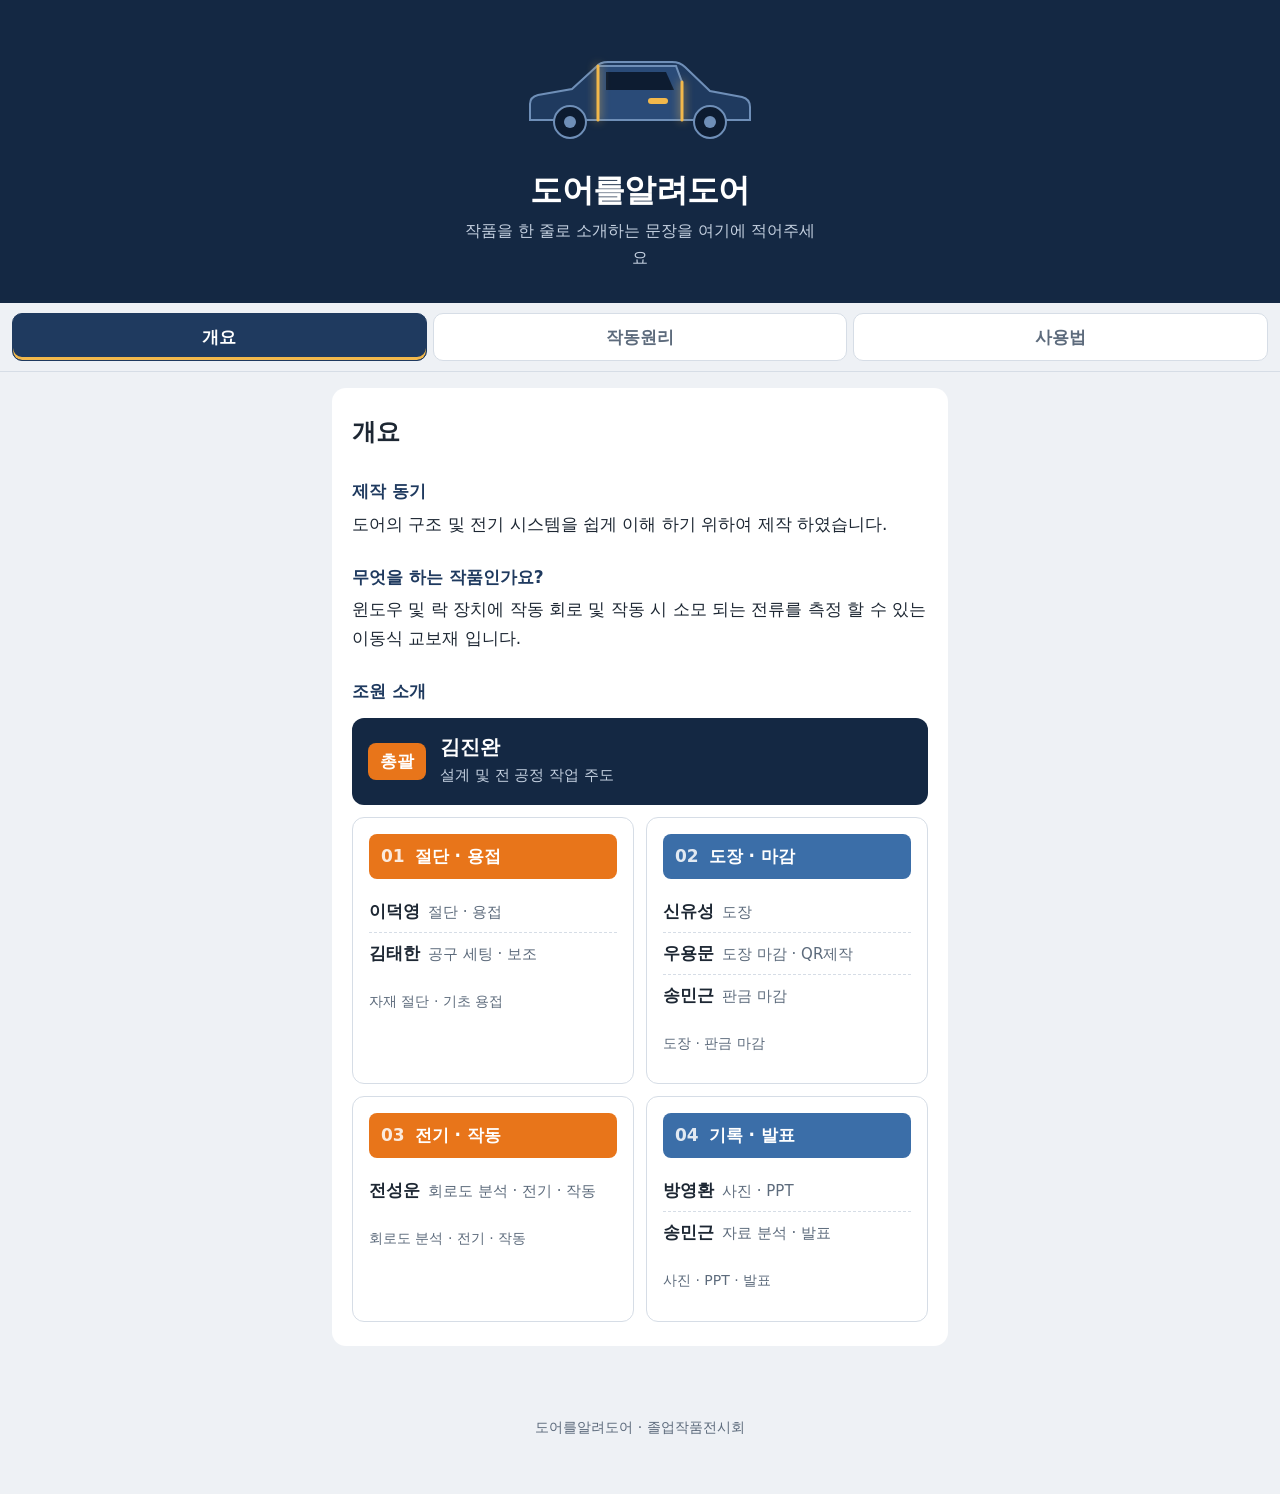
==== index.html @ 3e963c5e "조원 소개 카드로 변경" ====
<!DOCTYPE html>
<html lang="ko">
<head>
  <meta charset="UTF-8">
  <meta name="viewport" content="width=device-width, initial-scale=1">
  <title>도어를알려도어</title>
  <meta name="description" content="도어를알려도어 - 졸업작품 소개 페이지">
  <link rel="stylesheet" href="style.css">
</head>
<body>

  <!-- 상단: 작품명 + 자동차 문 일러스트 -->
  <header class="hero">
    <svg class="car" viewBox="0 0 240 110" aria-hidden="true">
      <!-- 차체 -->
      <path class="car-body" d="M10 80 V64 Q10 57 18 55 L52 49 L76 27 Q80 22 88 22 H152 Q160 22 165 27 L190 51 L222 57 Q230 59 230 67 V80 Z"/>
      <!-- 문 패널 -->
      <path class="car-door" d="M78 26 H156 L162 42 V80 H78 Z"/>
      <!-- 창문 -->
      <path class="car-window" d="M86 32 H146 L154 50 H86 Z"/>
      <!-- 문틈에서 새어 나오는 불빛 -->
      <path class="car-seam" d="M78 26 V80 M162 42 V80"/>
      <!-- 손잡이 -->
      <rect class="car-handle" x="128" y="58" width="20" height="6" rx="3"/>
      <!-- 바퀴 -->
      <circle class="car-wheel" cx="50" cy="82" r="16"/>
      <circle class="car-hub" cx="50" cy="82" r="6"/>
      <circle class="car-wheel" cx="190" cy="82" r="16"/>
      <circle class="car-hub" cx="190" cy="82" r="6"/>
    </svg>
    <h1>도어를알려도어</h1>
    <!-- TODO: 한 줄 소개로 교체 -->
    <p class="tagline">작품을 한 줄로 소개하는 문장을 여기에 적어주세요</p>
  </header>

  <!-- 탭 메뉴 -->
  <nav class="tabs" role="tablist" aria-label="작품 설명 메뉴">
    <button class="tab" role="tab" id="tab-overview"  data-target="overview"  aria-controls="overview"  aria-selected="true">개요</button>
    <button class="tab" role="tab" id="tab-principle" data-target="principle" aria-controls="principle" aria-selected="false">작동원리</button>
    <button class="tab" role="tab" id="tab-usage"     data-target="usage"     aria-controls="usage"     aria-selected="false">사용법</button>
  </nav>

  <main>
    <!-- 개요 -->
    <section class="panel" id="overview" role="tabpanel" aria-labelledby="tab-overview">
      <h2>개요</h2>
      <h3>제작 동기</h3>
      <p>도어의 구조 및 전기 시스템을 쉽게 이해 하기 위하여 제작 하였습니다.</p>
      <h3>무엇을 하는 작품인가요?</h3>
      <p>윈도우 및 락 장치에 작동 회로 및 작동 시 소모 되는 전류를 측정 할 수 있는 이동식 교보재 입니다.</p>
      <h3>조원 소개</h3>
      <!-- 총괄 -->
      <div class="lead">
        <span class="badge badge-orange">총괄</span>
        <div>
          <strong>김진완</strong>
          <span>설계 및 전 공정 작업 주도</span>
        </div>
      </div>

      <!-- 공정별 담당 -->
      <ul class="team">
        <li class="stage stage-orange">
          <h4><span class="num">01</span>절단 · 용접</h4>
          <ul class="members">
            <li><strong>이덕영</strong><span>절단 · 용접</span></li>
            <li><strong>김태한</strong><span>공구 세팅 · 보조</span></li>
          </ul>
          <p class="stage-note">자재 절단 · 기초 용접</p>
        </li>
        <li class="stage stage-blue">
          <h4><span class="num">02</span>도장 · 마감</h4>
          <ul class="members">
            <li><strong>신유성</strong><span>도장</span></li>
            <li><strong>우용문</strong><span>도장 마감 · QR제작</span></li>
            <li><strong>송민근</strong><span>판금 마감</span></li>
          </ul>
          <p class="stage-note">도장 · 판금 마감</p>
        </li>
        <li class="stage stage-orange">
          <h4><span class="num">03</span>전기 · 작동</h4>
          <ul class="members">
            <li><strong>전성운</strong><span>회로도 분석 · 전기 · 작동</span></li>
          </ul>
          <p class="stage-note">회로도 분석 · 전기 · 작동</p>
        </li>
        <li class="stage stage-blue">
          <h4><span class="num">04</span>기록 · 발표</h4>
          <ul class="members">
            <li><strong>방영환</strong><span>사진 · PPT</span></li>
            <li><strong>송민근</strong><span>자료 분석 · 발표</span></li>
          </ul>
          <p class="stage-note">사진 · PPT · 발표</p>
        </li>
      </ul>
    </section>

    <!-- 작동원리 -->
    <section class="panel" id="principle" role="tabpanel" aria-labelledby="tab-principle" hidden>
      <h2>작동원리</h2>
      <p>스위치를 누르면 모터에 걸리는 전원의 극성(+/-)이 바뀌어 모터의 회전 방향이 전환됩니다.</p>

      <!-- 회로도 2장: 누르면 원본 크기로 열림 -->
      <figure class="figure">
        <a href="images/1.jpg" target="_blank" rel="noopener">
          <img src="images/1.jpg" alt="우측 앞 파워윈도우 스위치와 모터 회로도" loading="lazy">
        </a>
        <figcaption>우측 앞 파워윈도우 스위치 · 모터 회로</figcaption>
      </figure>

      <figure class="figure">
        <a href="images/2.jpg" target="_blank" rel="noopener">
          <img src="images/2.jpg" alt="릴레이 2개를 이용한 극성 전환 회로도" loading="lazy">
        </a>
        <figcaption>릴레이 2개를 이용한 극성 전환 회로</figcaption>
      </figure>
      <p class="hint">이미지를 누르면 크게 볼 수 있어요.</p>

      <h3>스위치 상태별 동작</h3>
      <ul class="states">
        <li class="state state-off">
          <div class="state-head"><span class="badge">OFF</span><strong>정지</strong></div>
          <p>모터 양쪽 단자가 모두 접지되어 전류가 흐르지 않아 멈춥니다.</p>
        </li>
        <li class="state state-up">
          <div class="state-head"><span class="badge">UP</span><strong>상승</strong></div>
          <p>한쪽 단자에 B+(전원), 반대쪽은 접지되어 모터가 정회전하고 유리가 올라갑니다.</p>
        </li>
        <li class="state state-down">
          <div class="state-head"><span class="badge">DOWN</span><strong>하강</strong></div>
          <p>B+와 접지가 서로 바뀌어 전류 방향이 반대가 되고, 모터가 역회전하며 유리가 내려갑니다.</p>
        </li>
      </ul>
    </section>

    <!-- 사용법 -->
    <section class="panel" id="usage" role="tabpanel" aria-labelledby="tab-usage" hidden>
      <h2>사용법</h2>
      <ol class="steps">
        <li><strong>TODO: 첫 번째 행동</strong><span>사용자가 가장 먼저 할 일을 적어주세요.</span></li>
        <li><strong>TODO: 두 번째 행동</strong><span>다음에 할 일을 적어주세요.</span></li>
        <li><strong>TODO: 세 번째 행동</strong><span>결과를 확인하는 방법을 적어주세요.</span></li>
      </ol>
      <p class="note">TODO: 사용 시 주의할 점이 있다면 여기에 적어주세요.</p>
    </section>
  </main>

  <footer>
    <p>도어를알려도어 · 졸업작품전시회</p>
  </footer>

  <script src="script.js"></script>
</body>
</html>
---- style.css ----
/* ===== 색상 · 글꼴 · 간격을 한곳에서 관리 ===== */
:root {
  --bg: #eef1f5;          /* 페이지 배경 */
  --surface: #ffffff;     /* 본문 카드 */
  --door: #1f3a5f;        /* 문 색 (주색) */
  --door-dark: #142843;
  --light: #f2b84b;       /* 문틈으로 새는 불빛 (포인트색) */
  --text: #1d2733;
  --muted: #5d6b7c;
  --line: #d6dde6;
  --radius: 14px;
  --font: "Pretendard", "Apple SD Gothic Neo", "Noto Sans KR", "Malgun Gothic", system-ui, sans-serif;
}

* { box-sizing: border-box; }

html { -webkit-text-size-adjust: 100%; }

body {
  margin: 0;
  font-family: var(--font);
  background: var(--bg);
  color: var(--text);
  line-height: 1.7;
  font-size: 1.0625rem; /* 17px: 폰에서 읽기 편한 크기 */
}

/* ===== 상단 히어로 ===== */
.hero {
  background: var(--door-dark);
  color: #fff;
  text-align: center;
  padding: 2.5rem 1.25rem 2rem;
}

.hero h1 {
  margin: 1.25rem 0 0.5rem;
  font-size: 2rem;
  letter-spacing: -0.02em;
  line-height: 1.25;
}

.tagline {
  margin: 0 auto;
  max-width: 22rem;
  color: #c4d0e0;
  font-size: 0.975rem;
}

/* 자동차 일러스트: 문틈으로 불빛이 새어 나오는 모양 */
.car {
  display: block;
  width: 240px;
  max-width: 80%;
  height: auto;
  margin: 0 auto;
}

.car-body   { fill: var(--door); stroke: #6f8fb8; stroke-width: 2; }
.car-door   { fill: #2a4b78; stroke: #6f8fb8; stroke-width: 2; }
.car-window { fill: #0d1c31; }
.car-wheel  { fill: #0d1c31; stroke: #6f8fb8; stroke-width: 2; }
.car-hub    { fill: #6f8fb8; }
.car-handle { fill: var(--light); }

.car-seam {
  fill: none;
  stroke: var(--light);
  stroke-width: 3;
  stroke-linecap: round;
  filter: drop-shadow(0 0 5px rgba(242, 184, 75, 0.9));
  animation: seam-glow 1.2s ease-out both; /* 페이지 로드 시 한 번만 */
}

@keyframes seam-glow {
  from { opacity: 0; }
  to   { opacity: 1; }
}

/* ===== 탭 메뉴 ===== */
.tabs {
  position: sticky;
  top: 0;
  z-index: 10;
  display: flex;
  gap: 0.375rem;
  padding: 0.625rem 0.75rem;
  background: var(--bg);
  border-bottom: 1px solid var(--line);
}

.tab {
  flex: 1;
  min-height: 48px; /* 터치하기 편한 높이 */
  border: 1px solid var(--line);
  border-radius: 10px;
  background: var(--surface);
  color: var(--muted);
  font: inherit;
  font-weight: 600;
  cursor: pointer;
}

.tab[aria-selected="true"] {
  background: var(--door);
  border-color: var(--door);
  color: #fff;
  box-shadow: inset 0 -3px 0 var(--light); /* 문 아래 틈의 불빛 */
}

.tab:focus-visible {
  outline: 3px solid var(--light);
  outline-offset: 2px;
}

/* ===== 본문 ===== */
main {
  max-width: 40rem;
  margin: 0 auto;
  padding: 1rem 0.75rem 2rem;
}

.panel {
  background: var(--surface);
  border-radius: var(--radius);
  padding: 1.5rem 1.25rem;
}

.panel[hidden] { display: none; }

.panel h2 {
  margin: 0 0 1rem;
  font-size: 1.5rem;
  letter-spacing: -0.01em;
}

.panel h3 {
  margin: 1.5rem 0 0.25rem;
  font-size: 1.0625rem;
  color: var(--door);
}

.panel p { margin: 0.25rem 0 0.75rem; }

/* 제작 정보 */
.info {
  display: grid;
  grid-template-columns: auto 1fr;
  gap: 0.5rem 1rem;
  margin: 0.5rem 0 0;
}
.info dt { color: var(--muted); font-weight: 600; }
.info dd { margin: 0; }

/* 단계 목록 (작동원리, 사용법 공용) */
.steps {
  list-style: none;
  counter-reset: step;
  margin: 1rem 0 0;
  padding: 0;
}

.steps li {
  counter-increment: step;
  position: relative;
  padding: 0 0 1.25rem 3rem;
}

.steps li::before {
  content: counter(step);
  position: absolute;
  left: 0;
  top: 0;
  width: 2rem;
  height: 2rem;
  border-radius: 50%;
  background: var(--door);
  color: #fff;
  font-weight: 700;
  text-align: center;
  line-height: 2rem;
}

/* 단계 사이를 잇는 세로선 */
.steps li:not(:last-child)::after {
  content: "";
  position: absolute;
  left: 1rem;
  top: 2.25rem;
  bottom: 0.25rem;
  width: 2px;
  background: var(--line);
}

.steps strong { display: block; }
.steps span { color: var(--muted); }

.note {
  padding: 0.75rem 1rem;
  border-left: 4px solid var(--light);
  background: #fdf6e6;
  border-radius: 0 8px 8px 0;
}

/* 회로도 이미지 */
.figure {
  margin: 1rem 0 0;
  border: 1px solid var(--line);
  border-radius: 10px;
  overflow: hidden;
}

.figure img {
  display: block;
  width: 100%;
  height: auto;
  background: #fff;
}

.figure figcaption {
  padding: 0.625rem 0.75rem;
  background: var(--door-dark);
  color: #fff;
  font-size: 0.9375rem;
  font-weight: 600;
  text-align: center;
}

.hint {
  margin: 0.5rem 0 0;
  color: var(--muted);
  font-size: 0.875rem;
}

/* OFF / UP / DOWN 상태 카드 */
.states {
  list-style: none;
  margin: 0.75rem 0 0;
  padding: 0;
  display: grid;
  gap: 0.75rem;
}

.state {
  padding: 1rem;
  border: 1px solid var(--line);
  border-radius: 12px;
}

.state-head {
  display: flex;
  align-items: center;
  gap: 0.625rem;
}

.state p { margin: 0.5rem 0 0; color: var(--muted); }

.badge {
  min-width: 4.5rem;
  padding: 0.25rem 0.75rem;
  border-radius: 8px;
  color: #fff;
  font-weight: 700;
  text-align: center;
}

.state-off  .badge { background: #1b2230; }
.state-up   .badge { background: #e8751a; }
.state-down .badge { background: #3b6ea8; }

/* 조원 소개 카드 */
.lead {
  display: flex;
  align-items: center;
  gap: 0.875rem;
  margin-top: 0.75rem;
  padding: 1rem;
  border-radius: 12px;
  background: var(--door-dark);
  color: #fff;
}

.lead strong { display: block; font-size: 1.25rem; line-height: 1.3; }
.lead span:not(.badge) { color: #c4d0e0; font-size: 0.9375rem; }

.badge-orange { background: #e8751a; flex-shrink: 0; min-width: 3.5rem; }

.team {
  list-style: none;
  margin: 0.75rem 0 0;
  padding: 0;
  display: grid;
  gap: 0.75rem;
}

.stage {
  display: flex;
  flex-direction: column;
  padding: 1rem;
  border: 1px solid var(--line);
  border-radius: 12px;
}

.stage h4 {
  margin: 0 0 0.75rem;
  padding: 0.5rem 0.75rem;
  border-radius: 8px;
  color: #fff;
  font-size: 1.0625rem;
  display: flex;
  align-items: center;
  gap: 0.625rem;
}

.stage-orange h4 { background: #e8751a; }
.stage-blue   h4 { background: #3b6ea8; }

.stage .num { font-weight: 800; opacity: 0.85; }

.members {
  list-style: none;
  margin: 0;
  padding: 0;
}

.members li {
  padding: 0.375rem 0;
  border-bottom: 1px dashed var(--line);
}

.members li:last-child { border-bottom: 0; }

.members strong { margin-right: 0.5rem; font-size: 1.0625rem; }
.members span { color: var(--muted); font-size: 0.9375rem; }

.stage-note {
  margin: auto 0 0;
  padding-top: 0.75rem;
  color: var(--muted);
  font-size: 0.875rem;
}

@media (min-width: 34rem) {
  .team { grid-template-columns: 1fr 1fr; }
}

footer {
  padding: 1.5rem 1rem 2.5rem;
  text-align: center;
  color: var(--muted);
  font-size: 0.875rem;
}

/* 모션 줄이기 설정을 켠 사용자 배려 */
@media (prefers-reduced-motion: reduce) {
  .car-seam { animation: none; }
}
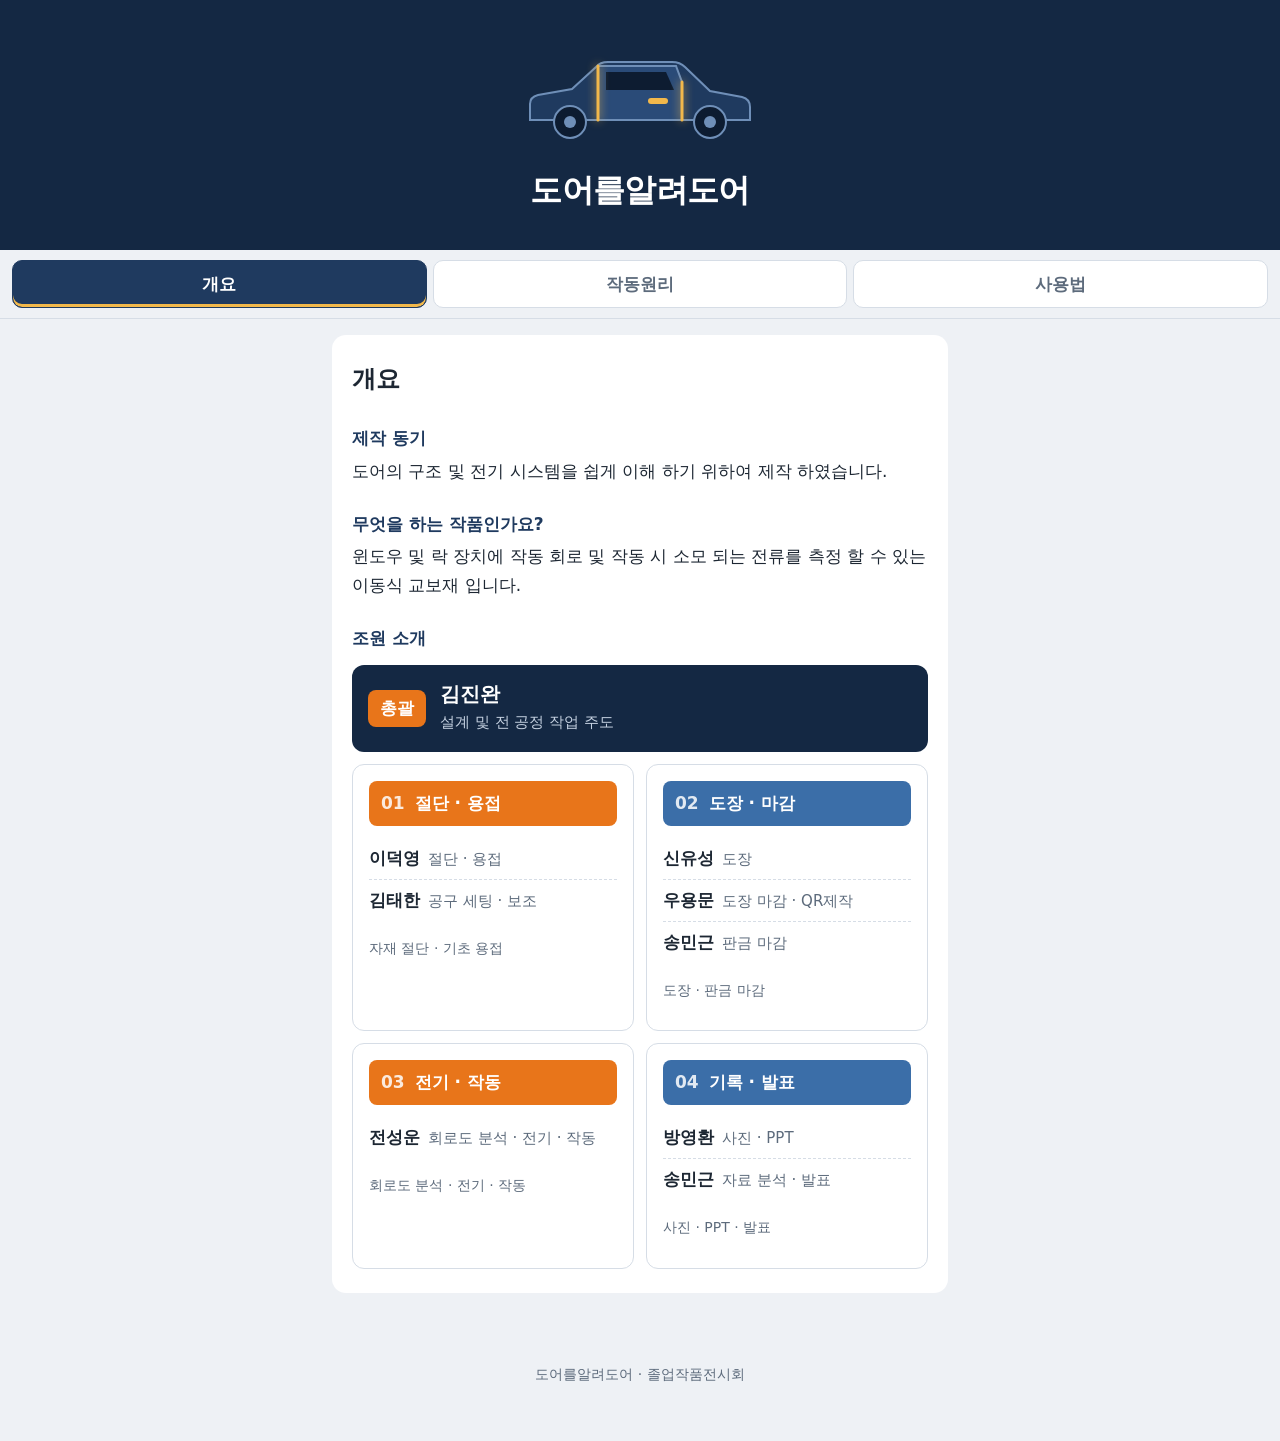
==== commit fd2a729d: "소개 문장 지움" ====
--- a/index.html
+++ b/index.html
@@ -29,8 +29,6 @@
       <circle class="car-hub" cx="190" cy="82" r="6"/>
     </svg>
     <h1>도어를알려도어</h1>
-    <!-- TODO: 한 줄 소개로 교체 -->
-    <p class="tagline">작품을 한 줄로 소개하는 문장을 여기에 적어주세요</p>
   </header>
 
   <!-- 탭 메뉴 -->
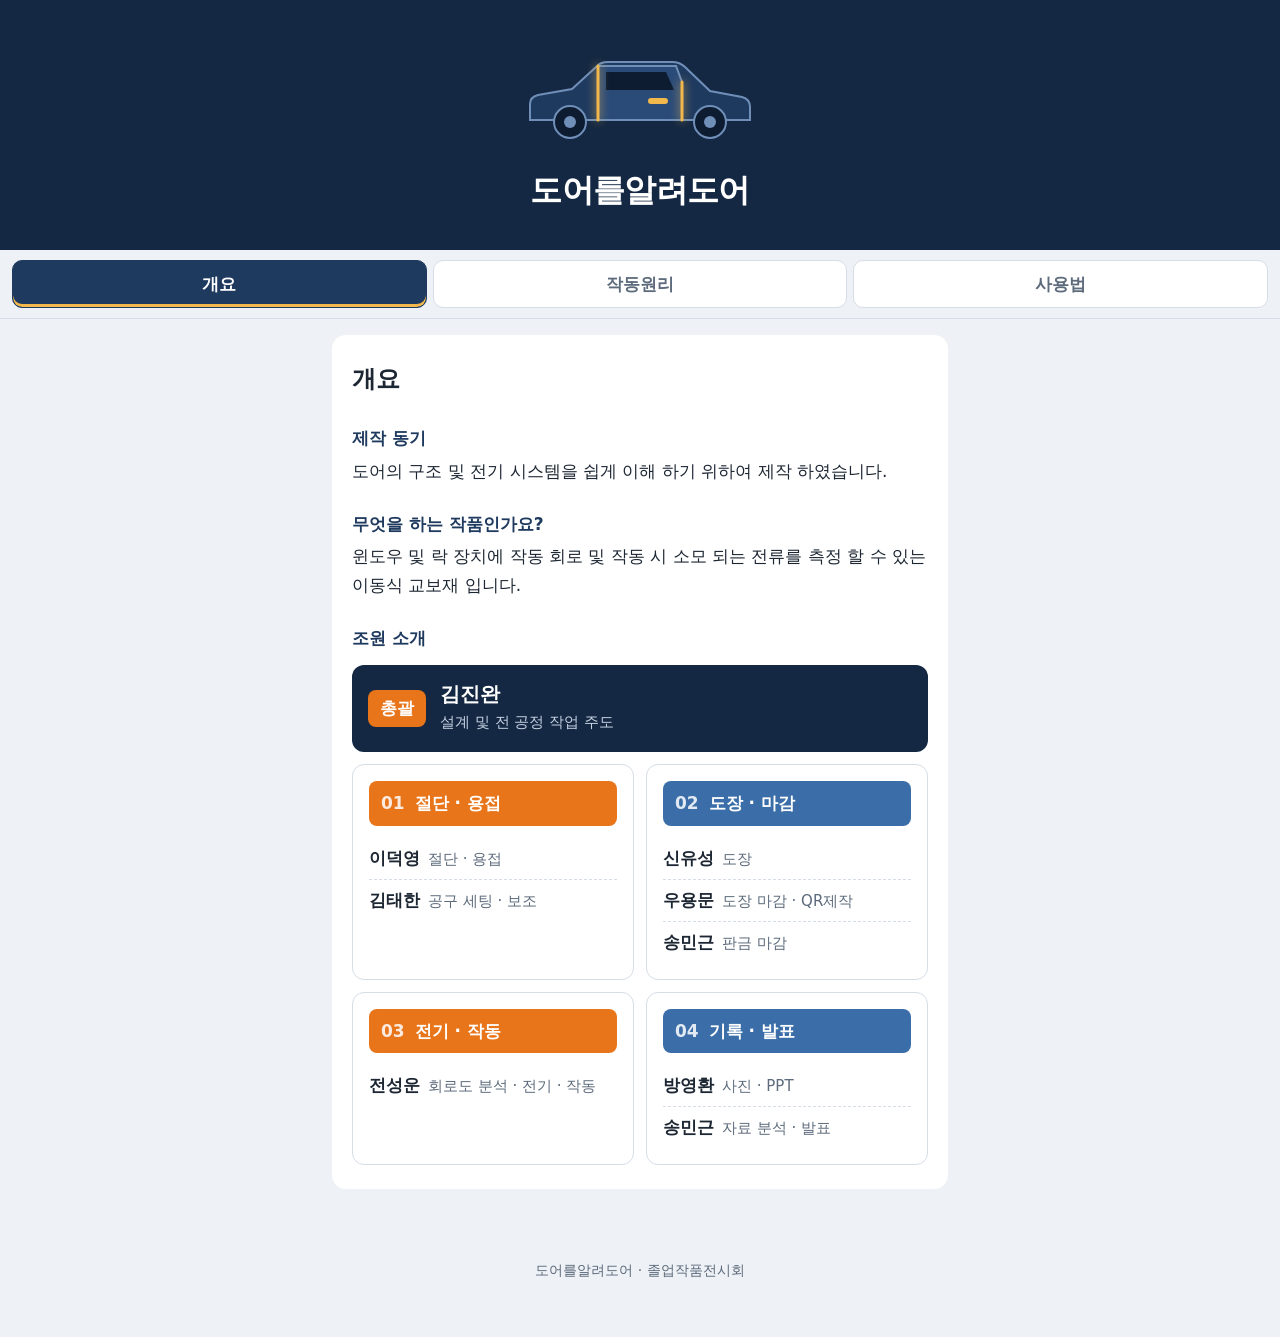
==== commit 85846089: "수정" ====
--- a/index.html
+++ b/index.html
@@ -64,7 +64,6 @@
             <li><strong>이덕영</strong><span>절단 · 용접</span></li>
             <li><strong>김태한</strong><span>공구 세팅 · 보조</span></li>
           </ul>
-          <p class="stage-note">자재 절단 · 기초 용접</p>
         </li>
         <li class="stage stage-blue">
           <h4><span class="num">02</span>도장 · 마감</h4>
@@ -73,14 +72,12 @@
             <li><strong>우용문</strong><span>도장 마감 · QR제작</span></li>
             <li><strong>송민근</strong><span>판금 마감</span></li>
           </ul>
-          <p class="stage-note">도장 · 판금 마감</p>
         </li>
         <li class="stage stage-orange">
           <h4><span class="num">03</span>전기 · 작동</h4>
           <ul class="members">
             <li><strong>전성운</strong><span>회로도 분석 · 전기 · 작동</span></li>
           </ul>
-          <p class="stage-note">회로도 분석 · 전기 · 작동</p>
         </li>
         <li class="stage stage-blue">
           <h4><span class="num">04</span>기록 · 발표</h4>
@@ -88,7 +85,6 @@
             <li><strong>방영환</strong><span>사진 · PPT</span></li>
             <li><strong>송민근</strong><span>자료 분석 · 발표</span></li>
           </ul>
-          <p class="stage-note">사진 · PPT · 발표</p>
         </li>
       </ul>
     </section>
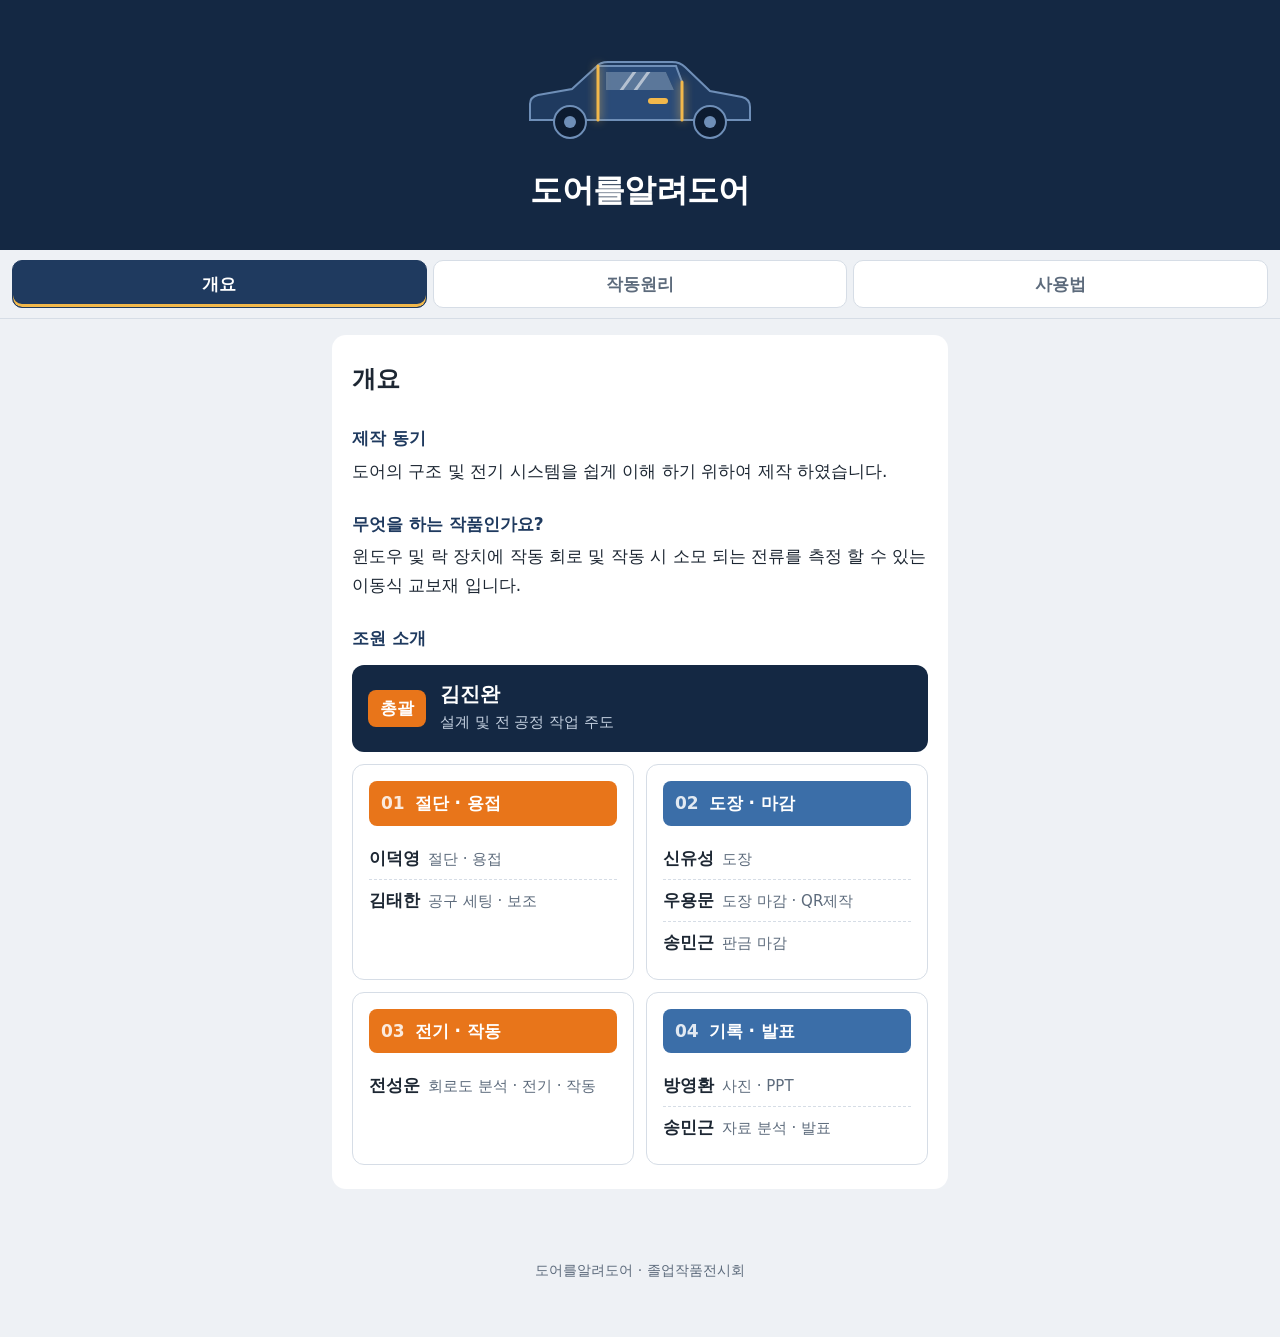
==== commit b42bb041: "도어락 수정" ====
--- a/index.html
+++ b/index.html
@@ -16,8 +16,20 @@
       <path class="car-body" d="M10 80 V64 Q10 57 18 55 L52 49 L76 27 Q80 22 88 22 H152 Q160 22 165 27 L190 51 L222 57 Q230 59 230 67 V80 Z"/>
       <!-- 문 패널 -->
       <path class="car-door" d="M78 26 H156 L162 42 V80 H78 Z"/>
-      <!-- 창문 -->
+      <!-- 창문 열린 부분 (유리가 내려가면 이 어두운 부분이 보임) -->
+      <defs>
+        <clipPath id="window-clip">
+          <path d="M86 32 H146 L154 50 H86 Z"/>
+        </clipPath>
+      </defs>
       <path class="car-window" d="M86 32 H146 L154 50 H86 Z"/>
+      <!-- 창문 유리: 위아래로 움직임 (창문 모양 밖은 잘려서 보이지 않음) -->
+      <g clip-path="url(#window-clip)">
+        <g class="car-glass">
+          <rect x="84" y="30" width="74" height="22"/>
+          <path d="M100 52 L116 30 M114 52 L130 30" class="car-glint"/>
+        </g>
+      </g>
       <!-- 문틈에서 새어 나오는 불빛 -->
       <path class="car-seam" d="M78 26 V80 M162 42 V80"/>
       <!-- 손잡이 -->
@@ -106,7 +118,7 @@
         <a href="images/2.jpg" target="_blank" rel="noopener">
           <img src="images/2.jpg" alt="릴레이 2개를 이용한 극성 전환 회로도" loading="lazy">
         </a>
-        <figcaption>릴레이 2개를 이용한 극성 전환 회로</figcaption>
+        <figcaption>도어락 액추에이터 작동 회로</figcaption>
       </figure>
       <p class="hint">이미지를 누르면 크게 볼 수 있어요.</p>
 
--- a/style.css
+++ b/style.css
@@ -59,6 +59,21 @@
 .car-body   { fill: var(--door); stroke: #6f8fb8; stroke-width: 2; }
 .car-door   { fill: #2a4b78; stroke: #6f8fb8; stroke-width: 2; }
 .car-window { fill: #0d1c31; }
+
+/* 창문 유리: 올라갔다 내려갔다 반복 */
+.car-glass rect { fill: #8fb4e0; fill-opacity: 0.6; }
+.car-glint { stroke: #fff; stroke-opacity: 0.55; stroke-width: 3; stroke-linecap: round; fill: none; }
+
+.car-glass {
+  animation: window-slide 5s ease-in-out infinite;
+}
+
+/* 0~20%: 올라가 있음 → 20~45%: 내려감 → 45~65%: 내려가 있음 → 65~90%: 올라감 */
+@keyframes window-slide {
+  0%, 20%  { transform: translateY(0); }
+  45%, 65% { transform: translateY(22px); }
+  90%, 100% { transform: translateY(0); }
+}
 .car-wheel  { fill: #0d1c31; stroke: #6f8fb8; stroke-width: 2; }
 .car-hub    { fill: #6f8fb8; }
 .car-handle { fill: var(--light); }
@@ -353,5 +368,5 @@
 
 /* 모션 줄이기 설정을 켠 사용자 배려 */
 @media (prefers-reduced-motion: reduce) {
-  .car-seam { animation: none; }
+  .car-seam, .car-glass { animation: none; }
 }
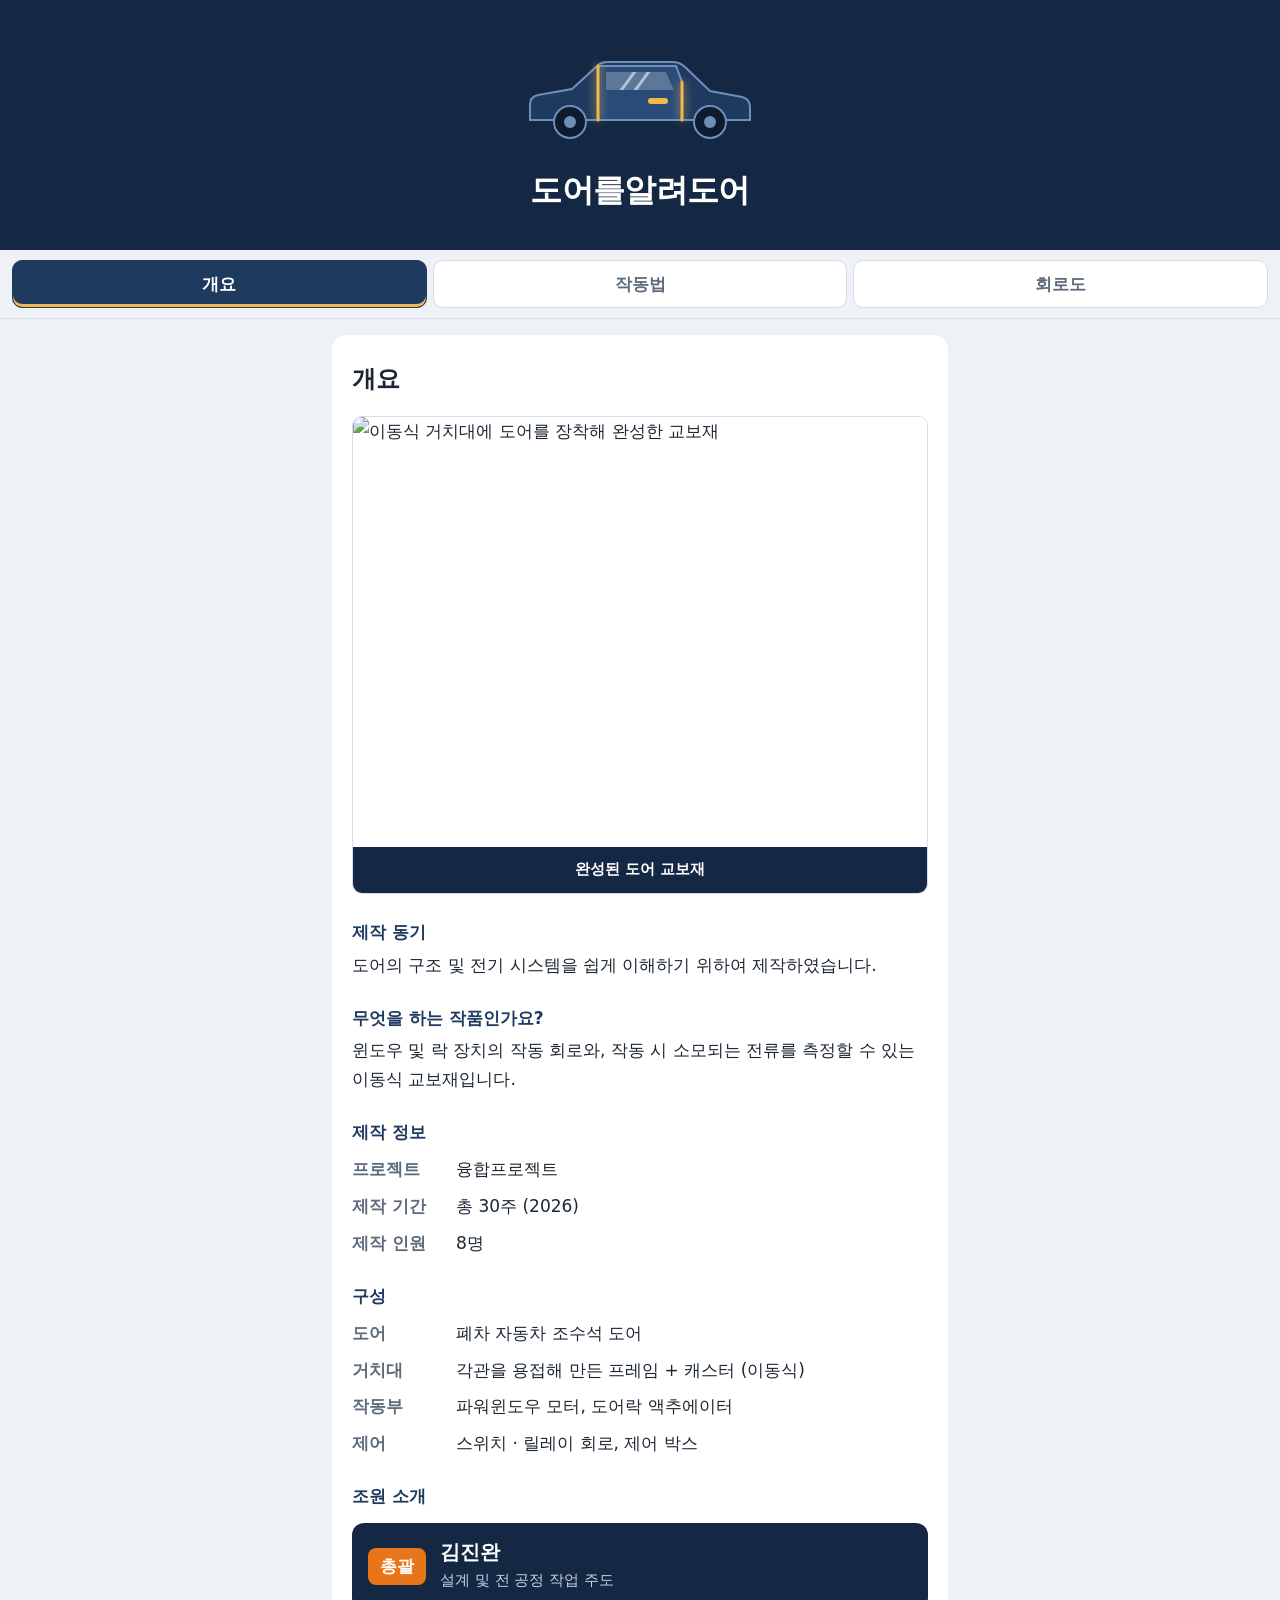
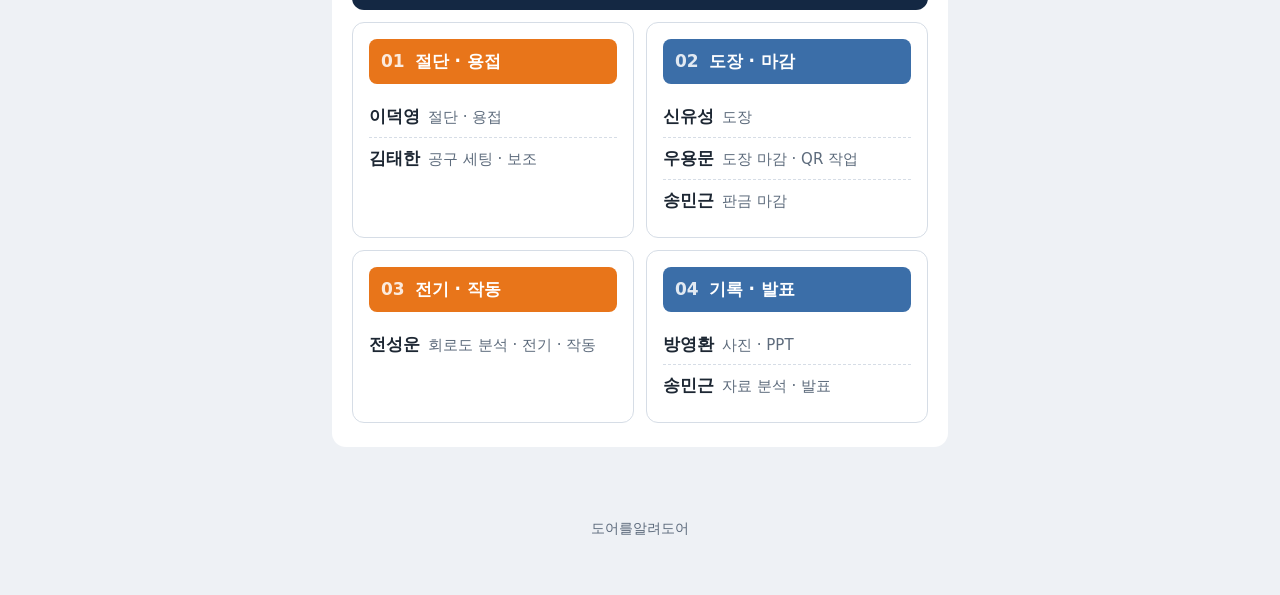
==== commit 682568de: "이미지 수정" ====
--- a/index.html
+++ b/index.html
@@ -5,6 +5,15 @@
   <meta name="viewport" content="width=device-width, initial-scale=1">
   <title>도어를알려도어</title>
   <meta name="description" content="도어를알려도어 - 졸업작품 소개 페이지">
+  <meta name="theme-color" content="#142843">
+  <link rel="icon" href="data:image/svg+xml,%3Csvg xmlns='http://www.w3.org/2000/svg' viewBox='0 0 100 100'%3E%3Ctext y='.9em' font-size='90'%3E%F0%9F%9A%AA%3C/text%3E%3C/svg%3E">
+
+  <!-- 링크 공유(카카오톡 등) 시 나오는 미리보기 -->
+  <meta property="og:type" content="website">
+  <meta property="og:title" content="도어를알려도어">
+  <meta property="og:description" content="자동차 도어의 구조와 전기 시스템을 배우는 이동식 교보재 소개 페이지">
+  <meta property="og:url" content="http://shw1717.github.io/door/">
+  <meta property="og:image" content="http://shw1717.github.io/door/images/hero.jpg">
   <link rel="stylesheet" href="style.css">
 </head>
 <body>
@@ -45,19 +54,41 @@
 
   <!-- 탭 메뉴 -->
   <nav class="tabs" role="tablist" aria-label="작품 설명 메뉴">
-    <button class="tab" role="tab" id="tab-overview"  data-target="overview"  aria-controls="overview"  aria-selected="true">개요</button>
-    <button class="tab" role="tab" id="tab-principle" data-target="principle" aria-controls="principle" aria-selected="false">작동원리</button>
-    <button class="tab" role="tab" id="tab-usage"     data-target="usage"     aria-controls="usage"     aria-selected="false">사용법</button>
+    <button class="tab" role="tab" id="tab-overview" data-target="overview" aria-controls="overview" aria-selected="true">개요</button>
+    <button class="tab" role="tab" id="tab-howto"    data-target="howto"    aria-controls="howto"    aria-selected="false">작동법</button>
+    <button class="tab" role="tab" id="tab-circuit"  data-target="circuit"  aria-controls="circuit"  aria-selected="false">회로도</button>
   </nav>
 
   <main>
     <!-- 개요 -->
     <section class="panel" id="overview" role="tabpanel" aria-labelledby="tab-overview">
       <h2>개요</h2>
+
+      <figure class="figure">
+        <img src="images/hero.jpg" alt="이동식 거치대에 도어를 장착해 완성한 교보재" width="1200" height="900">
+        <figcaption>완성된 도어 교보재</figcaption>
+      </figure>
+
       <h3>제작 동기</h3>
-      <p>도어의 구조 및 전기 시스템을 쉽게 이해 하기 위하여 제작 하였습니다.</p>
+      <p>도어의 구조 및 전기 시스템을 쉽게 이해하기 위하여 제작하였습니다.</p>
       <h3>무엇을 하는 작품인가요?</h3>
-      <p>윈도우 및 락 장치에 작동 회로 및 작동 시 소모 되는 전류를 측정 할 수 있는 이동식 교보재 입니다.</p>
+      <p>윈도우 및 락 장치의 작동 회로와, 작동 시 소모되는 전류를 측정할 수 있는 이동식 교보재입니다.</p>
+
+      <h3>제작 정보</h3>
+      <dl class="info">
+        <dt>프로젝트</dt><dd>융합프로젝트</dd>
+        <dt>제작 기간</dt><dd>총 30주 (2026)</dd>
+        <dt>제작 인원</dt><dd>8명</dd>
+      </dl>
+
+      <h3>구성</h3>
+      <dl class="info">
+        <dt>도어</dt><dd>폐차 자동차 조수석 도어</dd>
+        <dt>거치대</dt><dd>각관을 용접해 만든 프레임 + 캐스터 (이동식)</dd>
+        <dt>작동부</dt><dd>파워윈도우 모터, 도어락 액추에이터</dd>
+        <dt>제어</dt><dd>스위치 · 릴레이 회로, 제어 박스</dd>
+      </dl>
+
       <h3>조원 소개</h3>
       <!-- 총괄 -->
       <div class="lead">
@@ -81,7 +112,7 @@
           <h4><span class="num">02</span>도장 · 마감</h4>
           <ul class="members">
             <li><strong>신유성</strong><span>도장</span></li>
-            <li><strong>우용문</strong><span>도장 마감 · QR제작</span></li>
+            <li><strong>우용문</strong><span>도장 마감 · QR 작업</span></li>
             <li><strong>송민근</strong><span>판금 마감</span></li>
           </ul>
         </li>
@@ -101,9 +132,9 @@
       </ul>
     </section>
 
-    <!-- 작동원리 -->
-    <section class="panel" id="principle" role="tabpanel" aria-labelledby="tab-principle" hidden>
-      <h2>작동원리</h2>
+    <!-- 작동법 -->
+    <section class="panel" id="howto" role="tabpanel" aria-labelledby="tab-howto" hidden>
+      <h2>작동법</h2>
       <p>스위치를 누르면 모터에 걸리는 전원의 극성(+/-)이 바뀌어 모터의 회전 방향이 전환됩니다.</p>
 
       <!-- 회로도 2장: 누르면 원본 크기로 열림 -->
@@ -139,20 +170,30 @@
       </ul>
     </section>
 
-    <!-- 사용법 -->
-    <section class="panel" id="usage" role="tabpanel" aria-labelledby="tab-usage" hidden>
-      <h2>사용법</h2>
-      <ol class="steps">
-        <li><strong>TODO: 첫 번째 행동</strong><span>사용자가 가장 먼저 할 일을 적어주세요.</span></li>
-        <li><strong>TODO: 두 번째 행동</strong><span>다음에 할 일을 적어주세요.</span></li>
-        <li><strong>TODO: 세 번째 행동</strong><span>결과를 확인하는 방법을 적어주세요.</span></li>
-      </ol>
-      <p class="note">TODO: 사용 시 주의할 점이 있다면 여기에 적어주세요.</p>
+    <!-- 회로도 -->
+    <section class="panel" id="circuit" role="tabpanel" aria-labelledby="tab-circuit" hidden>
+      <h2>회로도</h2>
+
+      <!-- 회로도 2장: 누르면 원본 크기로 열림 -->
+      <figure class="figure">
+        <a href="images/1.jpg" target="_blank" rel="noopener">
+          <img src="images/1.jpg" alt="우측 앞 파워윈도우 스위치와 모터 회로도" loading="lazy">
+        </a>
+        <figcaption>우측 앞 파워윈도우 스위치 · 모터 회로</figcaption>
+      </figure>
+
+      <figure class="figure">
+        <a href="images/2.jpg" target="_blank" rel="noopener">
+          <img src="images/2.jpg" alt="릴레이 2개를 이용한 극성 전환 회로도" loading="lazy">
+        </a>
+        <figcaption>도어락 액추에이터 작동 회로</figcaption>
+      </figure>
+      <p class="hint">이미지를 누르면 크게 볼 수 있어요.</p>
     </section>
   </main>
 
   <footer>
-    <p>도어를알려도어 · 졸업작품전시회</p>
+    <p>도어를알려도어</p>
   </footer>
 
   <script src="script.js"></script>
--- a/style.css
+++ b/style.css
@@ -23,6 +23,8 @@
   color: var(--text);
   line-height: 1.7;
   font-size: 1.0625rem; /* 17px: 폰에서 읽기 편한 크기 */
+  word-break: keep-all;        /* 한글이 단어 중간에서 줄바꿈되지 않게 */
+  overflow-wrap: break-word;
 }
 
 /* ===== 상단 히어로 ===== */
@@ -38,13 +40,6 @@
   font-size: 2rem;
   letter-spacing: -0.02em;
   line-height: 1.25;
-}
-
-.tagline {
-  margin: 0 auto;
-  max-width: 22rem;
-  color: #c4d0e0;
-  font-size: 0.975rem;
 }
 
 /* 자동차 일러스트: 문틈으로 불빛이 새어 나오는 모양 */
@@ -160,62 +155,12 @@
 /* 제작 정보 */
 .info {
   display: grid;
-  grid-template-columns: auto 1fr;
+  grid-template-columns: 5.5rem 1fr; /* 여러 개의 목록이 같은 줄에 맞춰지도록 고정 */
   gap: 0.5rem 1rem;
   margin: 0.5rem 0 0;
 }
 .info dt { color: var(--muted); font-weight: 600; }
 .info dd { margin: 0; }
-
-/* 단계 목록 (작동원리, 사용법 공용) */
-.steps {
-  list-style: none;
-  counter-reset: step;
-  margin: 1rem 0 0;
-  padding: 0;
-}
-
-.steps li {
-  counter-increment: step;
-  position: relative;
-  padding: 0 0 1.25rem 3rem;
-}
-
-.steps li::before {
-  content: counter(step);
-  position: absolute;
-  left: 0;
-  top: 0;
-  width: 2rem;
-  height: 2rem;
-  border-radius: 50%;
-  background: var(--door);
-  color: #fff;
-  font-weight: 700;
-  text-align: center;
-  line-height: 2rem;
-}
-
-/* 단계 사이를 잇는 세로선 */
-.steps li:not(:last-child)::after {
-  content: "";
-  position: absolute;
-  left: 1rem;
-  top: 2.25rem;
-  bottom: 0.25rem;
-  width: 2px;
-  background: var(--line);
-}
-
-.steps strong { display: block; }
-.steps span { color: var(--muted); }
-
-.note {
-  padding: 0.75rem 1rem;
-  border-left: 4px solid var(--light);
-  background: #fdf6e6;
-  border-radius: 0 8px 8px 0;
-}
 
 /* 회로도 이미지 */
 .figure {
@@ -348,13 +293,6 @@
 .members strong { margin-right: 0.5rem; font-size: 1.0625rem; }
 .members span { color: var(--muted); font-size: 0.9375rem; }
 
-.stage-note {
-  margin: auto 0 0;
-  padding-top: 0.75rem;
-  color: var(--muted);
-  font-size: 0.875rem;
-}
-
 @media (min-width: 34rem) {
   .team { grid-template-columns: 1fr 1fr; }
 }
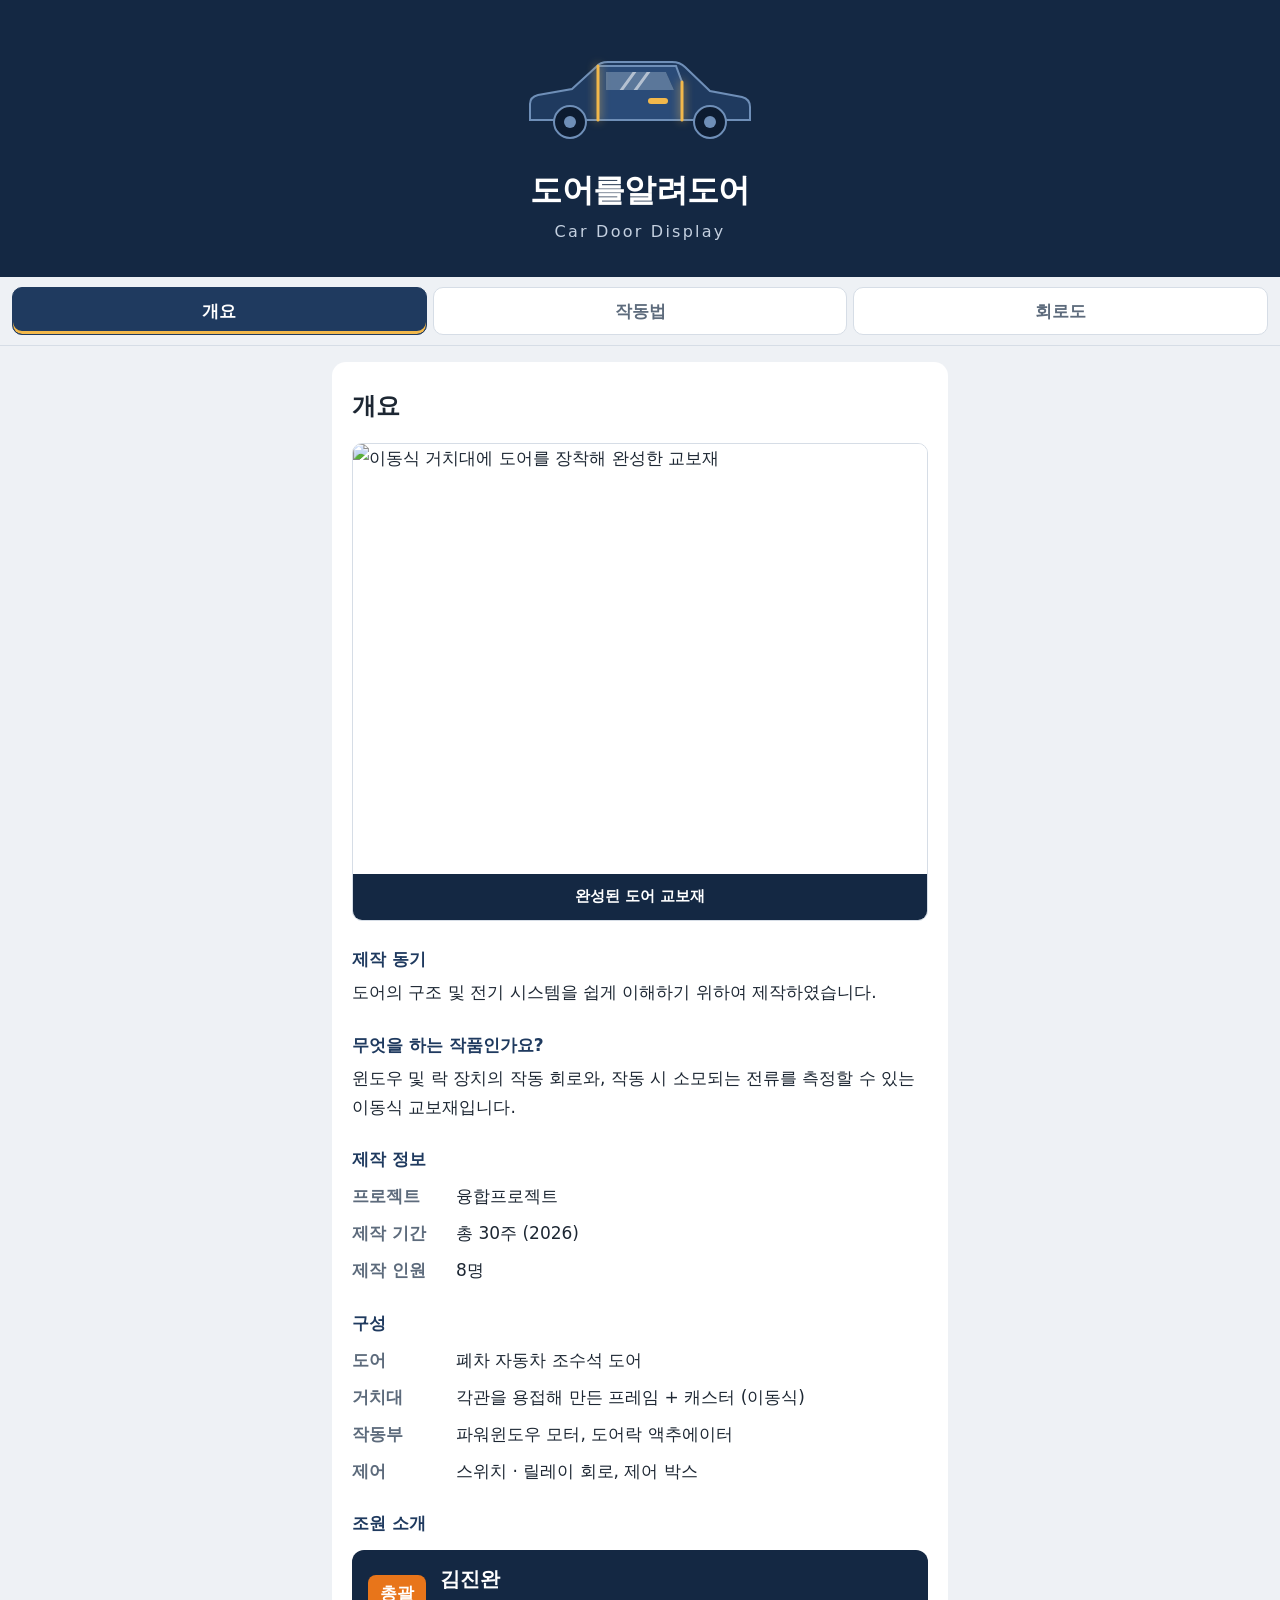
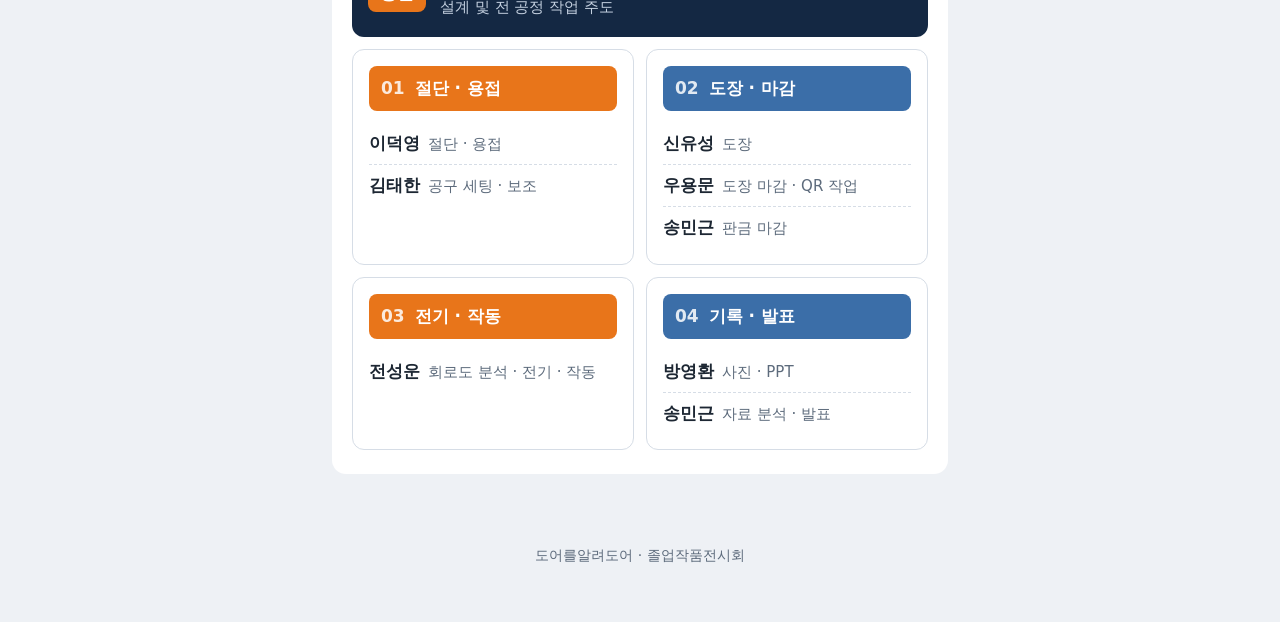
==== commit c6d8146c: "수정" ====
--- a/index.html
+++ b/index.html
@@ -50,6 +50,7 @@
       <circle class="car-hub" cx="190" cy="82" r="6"/>
     </svg>
     <h1>도어를알려도어</h1>
+    <p class="subtitle">Car Door Display</p>
   </header>
 
   <!-- 탭 메뉴 -->
@@ -137,22 +138,6 @@
       <h2>작동법</h2>
       <p>스위치를 누르면 모터에 걸리는 전원의 극성(+/-)이 바뀌어 모터의 회전 방향이 전환됩니다.</p>
 
-      <!-- 회로도 2장: 누르면 원본 크기로 열림 -->
-      <figure class="figure">
-        <a href="images/1.jpg" target="_blank" rel="noopener">
-          <img src="images/1.jpg" alt="우측 앞 파워윈도우 스위치와 모터 회로도" loading="lazy">
-        </a>
-        <figcaption>우측 앞 파워윈도우 스위치 · 모터 회로</figcaption>
-      </figure>
-
-      <figure class="figure">
-        <a href="images/2.jpg" target="_blank" rel="noopener">
-          <img src="images/2.jpg" alt="릴레이 2개를 이용한 극성 전환 회로도" loading="lazy">
-        </a>
-        <figcaption>도어락 액추에이터 작동 회로</figcaption>
-      </figure>
-      <p class="hint">이미지를 누르면 크게 볼 수 있어요.</p>
-
       <h3>스위치 상태별 동작</h3>
       <ul class="states">
         <li class="state state-off">
@@ -193,7 +178,7 @@
   </main>
 
   <footer>
-    <p>도어를알려도어</p>
+    <p>도어를알려도어 · 졸업작품전시회</p>
   </footer>
 
   <script src="script.js"></script>
--- a/style.css
+++ b/style.css
@@ -42,6 +42,14 @@
   line-height: 1.25;
 }
 
+.hero .subtitle {
+  margin: 0;
+  color: #c4d0e0;
+  font-size: 1rem;
+  font-weight: 500;
+  letter-spacing: 0.14em;
+}
+
 /* 자동차 일러스트: 문틈으로 불빛이 새어 나오는 모양 */
 .car {
   display: block;
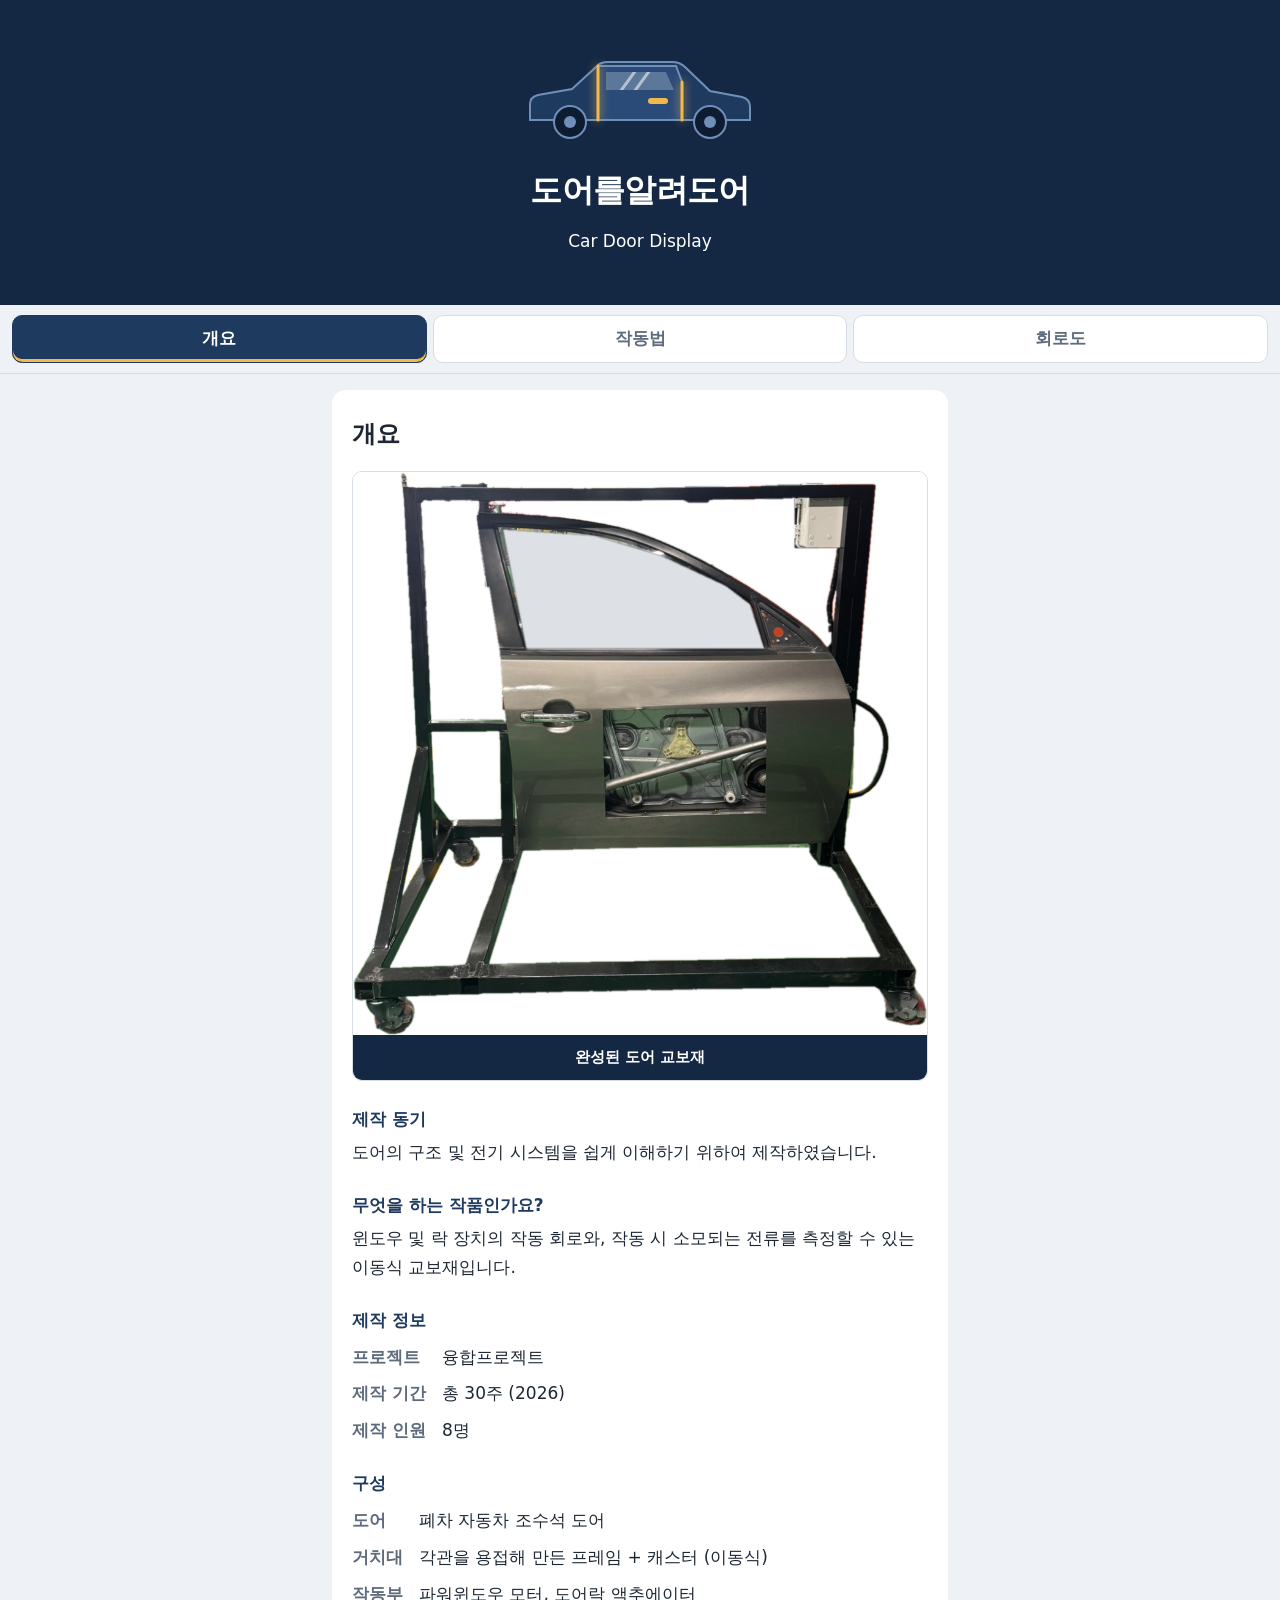
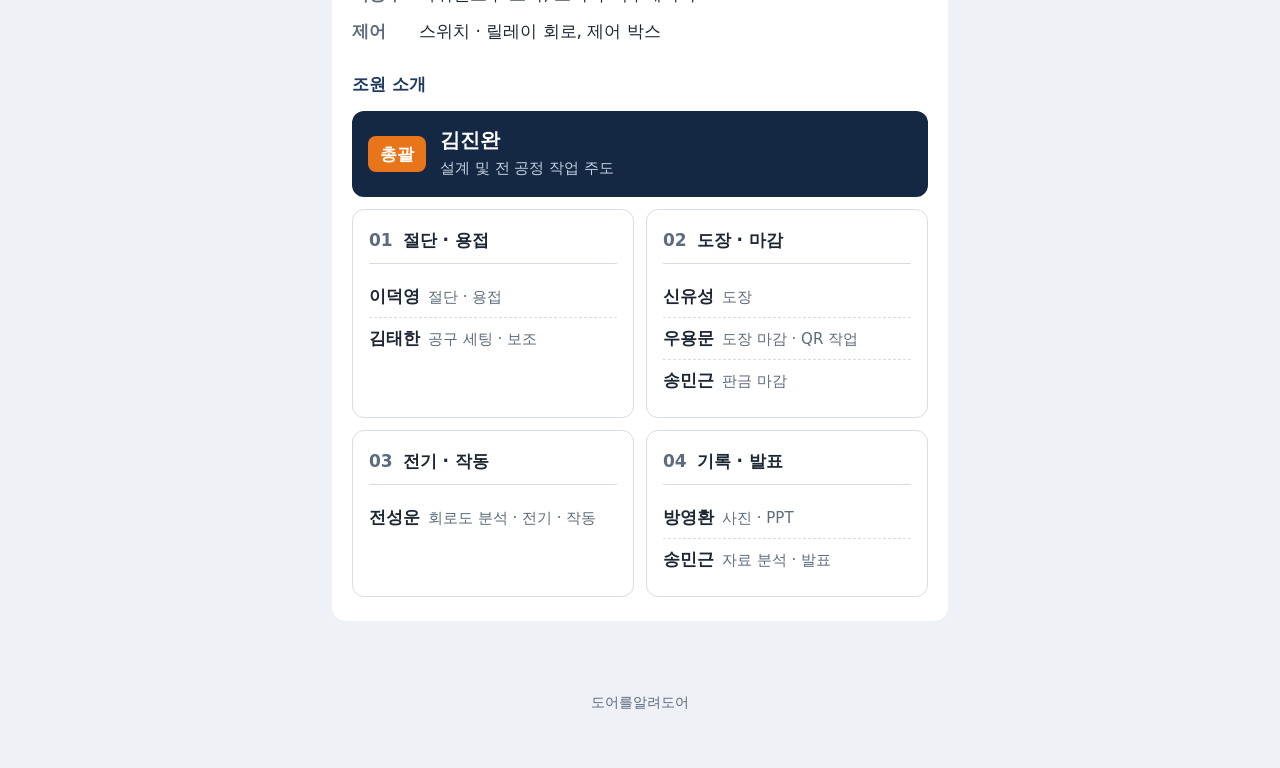
==== commit a2d2e8b8: "이미지 수정" ====
--- a/index.html
+++ b/index.html
@@ -178,7 +178,7 @@
   </main>
 
   <footer>
-    <p>도어를알려도어 · 졸업작품전시회</p>
+    <p>도어를알려도어</p>
   </footer>
 
   <script src="script.js"></script>
--- a/style.css
+++ b/style.css
@@ -23,8 +23,6 @@
   color: var(--text);
   line-height: 1.7;
   font-size: 1.0625rem; /* 17px: 폰에서 읽기 편한 크기 */
-  word-break: keep-all;        /* 한글이 단어 중간에서 줄바꿈되지 않게 */
-  overflow-wrap: break-word;
 }
 
 /* ===== 상단 히어로 ===== */
@@ -42,12 +40,11 @@
   line-height: 1.25;
 }
 
-.hero .subtitle {
-  margin: 0;
+.tagline {
+  margin: 0 auto;
+  max-width: 22rem;
   color: #c4d0e0;
-  font-size: 1rem;
-  font-weight: 500;
-  letter-spacing: 0.14em;
+  font-size: 0.975rem;
 }
 
 /* 자동차 일러스트: 문틈으로 불빛이 새어 나오는 모양 */
@@ -163,12 +160,62 @@
 /* 제작 정보 */
 .info {
   display: grid;
-  grid-template-columns: 5.5rem 1fr; /* 여러 개의 목록이 같은 줄에 맞춰지도록 고정 */
+  grid-template-columns: auto 1fr;
   gap: 0.5rem 1rem;
   margin: 0.5rem 0 0;
 }
 .info dt { color: var(--muted); font-weight: 600; }
 .info dd { margin: 0; }
+
+/* 단계 목록 (작동원리, 사용법 공용) */
+.steps {
+  list-style: none;
+  counter-reset: step;
+  margin: 1rem 0 0;
+  padding: 0;
+}
+
+.steps li {
+  counter-increment: step;
+  position: relative;
+  padding: 0 0 1.25rem 3rem;
+}
+
+.steps li::before {
+  content: counter(step);
+  position: absolute;
+  left: 0;
+  top: 0;
+  width: 2rem;
+  height: 2rem;
+  border-radius: 50%;
+  background: var(--door);
+  color: #fff;
+  font-weight: 700;
+  text-align: center;
+  line-height: 2rem;
+}
+
+/* 단계 사이를 잇는 세로선 */
+.steps li:not(:last-child)::after {
+  content: "";
+  position: absolute;
+  left: 1rem;
+  top: 2.25rem;
+  bottom: 0.25rem;
+  width: 2px;
+  background: var(--line);
+}
+
+.steps strong { display: block; }
+.steps span { color: var(--muted); }
+
+.note {
+  padding: 0.75rem 1rem;
+  border-left: 4px solid var(--light);
+  background: #fdf6e6;
+  border-radius: 0 8px 8px 0;
+}
 
 /* 회로도 이미지 */
 .figure {
@@ -251,6 +298,7 @@
 .lead strong { display: block; font-size: 1.25rem; line-height: 1.3; }
 .lead span:not(.badge) { color: #c4d0e0; font-size: 0.9375rem; }
 
+/* 총괄 배지: 주황색 유지 */
 .badge-orange { background: #e8751a; flex-shrink: 0; min-width: 3.5rem; }
 
 .team {
@@ -271,19 +319,16 @@
 
 .stage h4 {
   margin: 0 0 0.75rem;
-  padding: 0.5rem 0.75rem;
-  border-radius: 8px;
-  color: #fff;
+  padding: 0 0 0.5rem;
+  border-bottom: 1px solid var(--line);
   font-size: 1.0625rem;
+  color: var(--text);
   display: flex;
   align-items: center;
   gap: 0.625rem;
 }
 
-.stage-orange h4 { background: #e8751a; }
-.stage-blue   h4 { background: #3b6ea8; }
-
-.stage .num { font-weight: 800; opacity: 0.85; }
+.stage .num { font-weight: 800; color: var(--muted); }
 
 .members {
   list-style: none;
@@ -301,6 +346,13 @@
 .members strong { margin-right: 0.5rem; font-size: 1.0625rem; }
 .members span { color: var(--muted); font-size: 0.9375rem; }
 
+.stage-note {
+  margin: auto 0 0;
+  padding-top: 0.75rem;
+  color: var(--muted);
+  font-size: 0.875rem;
+}
+
 @media (min-width: 34rem) {
   .team { grid-template-columns: 1fr 1fr; }
 }
